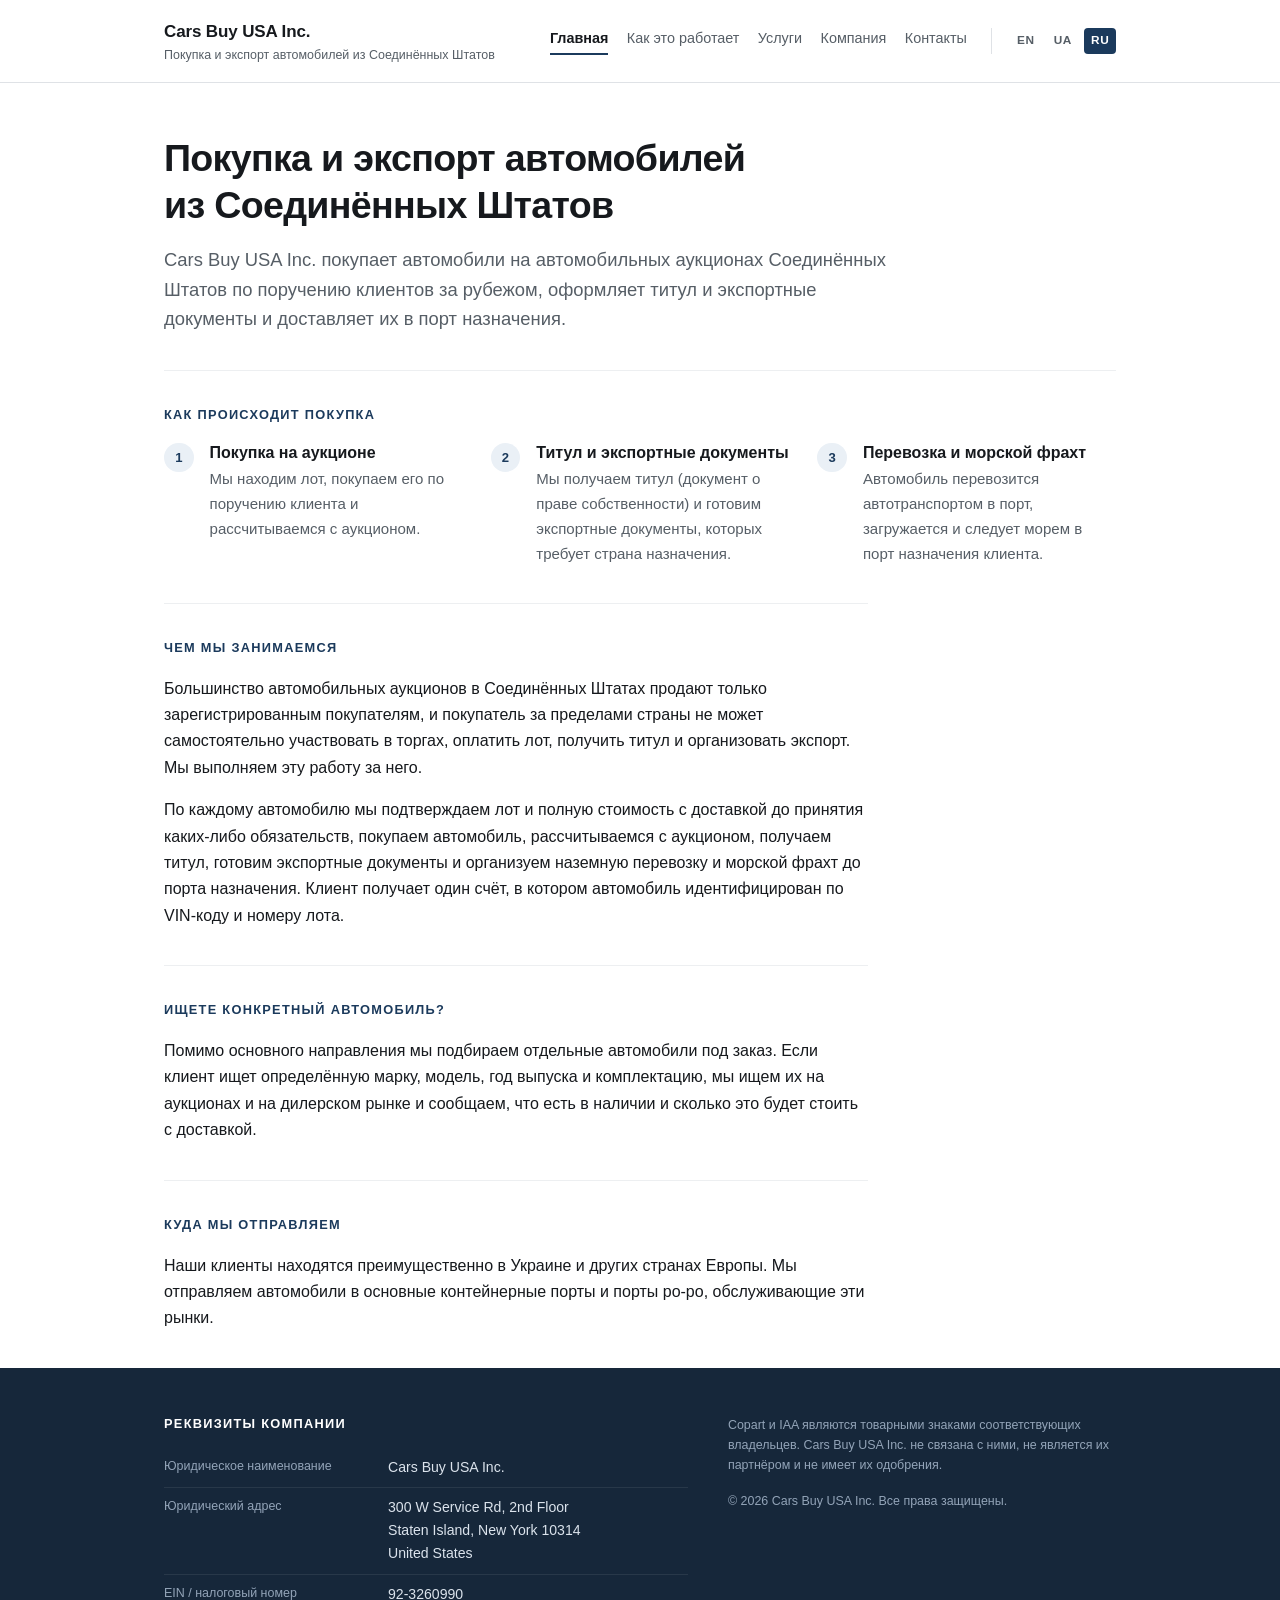
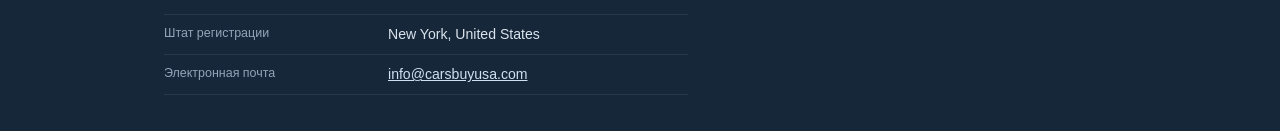
==== docs/ru/index.html @ 9ac7c2bb "Company website for carsbuyusa.com Static site generated into docs/ for GitHub Pages. Five pages in " ====
<!doctype html>
<html lang="ru">
<head>
  <meta charset="utf-8">
  <meta name="viewport" content="width=device-width, initial-scale=1">
  <title>Cars Buy USA Inc. — Покупка и экспорт автомобилей из Соединённых Штатов</title>
  <meta name="description" content="Cars Buy USA Inc. покупает автомобили на аукционах США для клиентов за рубежом, оформляет титул и экспортные документы и доставляет их в порт назначения.">
  <link rel="canonical" href="https://carsbuyusa.com/ru/">
  <link rel="alternate" hreflang="en" href="https://carsbuyusa.com/">
  <link rel="alternate" hreflang="uk" href="https://carsbuyusa.com/uk/">
  <link rel="alternate" hreflang="ru" href="https://carsbuyusa.com/ru/">
  <link rel="alternate" hreflang="x-default" href="https://carsbuyusa.com/">
  <link rel="stylesheet" href="/assets/site.css">
</head>
<body>
  <a class="skip" href="#main">Перейти к содержанию</a>
  <header>
    <div class="wrap header-inner">
      <a class="brand" href="/ru/">
        <span class="brand-name">Cars Buy USA Inc.</span>
        <span class="brand-tag">Покупка и экспорт автомобилей из Соединённых Штатов</span>
      </a>
      <nav class="nav" aria-label="Главная">
        <a href="/ru/" aria-current="page">Главная</a>
        <a href="/ru/how-it-works.html">Как это работает</a>
        <a href="/ru/services.html">Услуги</a>
        <a href="/ru/company.html">Компания</a>
        <a href="/ru/contact.html">Контакты</a>
      </nav>
      <nav class="langs" aria-label="Язык">
        <a href="/" lang="en" hreflang="en" title="English">EN</a>
        <a href="/uk/" lang="uk" hreflang="uk" title="Українська">UA</a>
        <span aria-current="true">RU</span>
      </nav>
    </div>
  </header>

  <main id="main" class="wrap">
  <div class="hero">
    <h1>Покупка и экспорт автомобилей из Соединённых Штатов</h1>
    <p class="lead">Cars Buy USA Inc. покупает автомобили на автомобильных аукционах Соединённых Штатов по поручению клиентов за рубежом, оформляет титул и экспортные документы и доставляет их в порт назначения.</p>
  </div>

  <section class="block">
    <h2>Как происходит покупка</h2>
    <ol class="steps steps-row">
      <li>
        <span class="step-num" aria-hidden="true">1</span>
        <div>
          <h3>Покупка на аукционе</h3>
          <p>Мы находим лот, покупаем его по поручению клиента и рассчитываемся с аукционом.</p>
        </div>
      </li>
      <li>
        <span class="step-num" aria-hidden="true">2</span>
        <div>
          <h3>Титул и экспортные документы</h3>
          <p>Мы получаем титул (документ о праве собственности) и готовим экспортные документы, которых требует страна назначения.</p>
        </div>
      </li>
      <li>
        <span class="step-num" aria-hidden="true">3</span>
        <div>
          <h3>Перевозка и морской фрахт</h3>
          <p>Автомобиль перевозится автотранспортом в порт, загружается и следует морем в порт назначения клиента.</p>
        </div>
      </li>
    </ol>
  </section>

  <section class="block prose">
    <h2>Чем мы занимаемся</h2>
    <p>Большинство автомобильных аукционов в Соединённых Штатах продают только зарегистрированным покупателям, и покупатель за пределами страны не может самостоятельно участвовать в торгах, оплатить лот, получить титул и организовать экспорт. Мы выполняем эту работу за него.</p>
    <p>По каждому автомобилю мы подтверждаем лот и полную стоимость с доставкой до принятия каких-либо обязательств, покупаем автомобиль, рассчитываемся с аукционом, получаем титул, готовим экспортные документы и организуем наземную перевозку и морской фрахт до порта назначения. Клиент получает один счёт, в котором автомобиль идентифицирован по VIN-коду и номеру лота.</p>
  </section>

  <section class="block prose">
    <h2>Ищете конкретный автомобиль?</h2>
    <p>Помимо основного направления мы подбираем отдельные автомобили под заказ. Если клиент ищет определённую марку, модель, год выпуска и комплектацию, мы ищем их на аукционах и на дилерском рынке и сообщаем, что есть в наличии и сколько это будет стоить с доставкой.</p>
  </section>

  <section class="block prose">
    <h2>Куда мы отправляем</h2>
    <p>Наши клиенты находятся преимущественно в Украине и других странах Европы. Мы отправляем автомобили в основные контейнерные порты и порты ро-ро, обслуживающие эти рынки.</p>
  </section>
  </main>

  <footer>
    <div class="wrap footer-grid">
      <div>
        <h2>Реквизиты компании</h2>
        <dl class="facts facts-compact">
      <div class="fact">
        <dt>Юридическое наименование</dt>
        <dd>Cars Buy USA Inc.</dd>
      </div>
      <div class="fact">
        <dt>Юридический адрес</dt>
        <dd>300 W Service Rd, 2nd Floor<br>Staten Island, New York 10314<br>United States</dd>
      </div>
      <div class="fact">
        <dt>EIN / налоговый номер</dt>
        <dd>92-3260990</dd>
      </div>
      <div class="fact">
        <dt>Штат регистрации</dt>
        <dd>New York, United States</dd>
      </div>
      <div class="fact">
        <dt>Электронная почта</dt>
        <dd><a href="mailto:info@carsbuyusa.com">info@carsbuyusa.com</a></dd>
      </div>
        </dl>
      </div>
      <div class="footer-notes">
        <p>Copart и IAA являются товарными знаками соответствующих владельцев. Cars Buy USA Inc. не связана с ними, не является их партнёром и не имеет их одобрения.</p>
        <p class="copyright">&copy; 2026 Cars Buy USA Inc. Все права защищены.</p>
      </div>
    </div>
  </footer>
</body>
</html>
---- assets/site.css ----
/* carsbuyusa.com
   Deliberately committed to a single light appearance: this site gets screenshotted and printed
   by compliance departments, and a page that looks different depending on the reader's OS setting
   is a page whose screenshots disagree with each other.
   System fonts only -- no external requests, so the page renders identically offline, behind a
   corporate proxy, or inside a strict content-security policy. */

:root {
  --sans: -apple-system, BlinkMacSystemFont, "Segoe UI", Roboto, "Helvetica Neue", Arial, sans-serif;
  --ink: #16191d;
  --ink-soft: #565e66;
  --line: #dfe2e6;
  --line-soft: #edeff1;
  --bg: #ffffff;
  --bg-soft: #f6f7f9;
  --accent: #1b3a5c;
  --accent-soft: #eaf0f6;
  --footer-bg: #16273a;
  --footer-ink: #dbe3ec;
  --footer-soft: #93a4b8;
}

*, *::before, *::after { box-sizing: border-box; }

html { -webkit-text-size-adjust: 100%; }

body {
  margin: 0;
  background: var(--bg);
  color: var(--ink);
  font: 400 1rem/1.65 var(--sans);
}

h1, h2, h3 { color: var(--ink); line-height: 1.25; margin: 0; text-wrap: balance; }
p { margin: 0 0 1rem; }
p:last-child { margin-bottom: 0; }

a { color: var(--accent); }
a:hover { color: #12283f; }

:focus-visible { outline: 2px solid var(--accent); outline-offset: 2px; border-radius: 3px; }

.skip {
  position: absolute; left: -9999px; top: 0; z-index: 10;
  background: var(--accent); color: #fff; padding: .6rem 1rem; text-decoration: none;
}
.skip:focus { left: 0; }

.wrap { max-width: 62rem; margin: 0 auto; padding: 0 1.25rem; }

/* ------------------------------------------------------------------ header */

header { border-bottom: 1px solid var(--line); background: var(--bg); }

.header-inner {
  display: flex; align-items: center; flex-wrap: wrap;
  gap: .75rem 1.5rem; padding-top: 1.1rem; padding-bottom: 1.1rem;
}

.brand { text-decoration: none; color: inherit; margin-right: auto; display: block; }
.brand-name {
  display: block; font-size: 1.0625rem; font-weight: 700; letter-spacing: -.008em; color: var(--ink);
}
.brand-tag {
  display: block; font-size: .78rem; line-height: 1.4; color: var(--ink-soft); margin-top: .1rem;
  max-width: 22rem;
}

.nav { display: flex; flex-wrap: wrap; gap: 1.15rem; }
.nav a {
  font-size: .9rem; text-decoration: none; color: var(--ink-soft); padding-bottom: 2px;
  border-bottom: 2px solid transparent;
}
.nav a:hover { color: var(--accent); }
.nav a[aria-current="page"] { color: var(--ink); font-weight: 600; border-bottom-color: var(--accent); }

.langs {
  display: flex; gap: .35rem; align-items: center;
  border-left: 1px solid var(--line); padding-left: 1.15rem;
}
.langs a, .langs span {
  font-size: .74rem; font-weight: 600; letter-spacing: .05em; text-decoration: none;
  padding: .2rem .42rem; border-radius: 4px;
}
.langs a { color: var(--ink-soft); }
.langs a:hover { background: var(--accent-soft); color: var(--accent); }
.langs span[aria-current] { background: var(--accent); color: #fff; }

/* -------------------------------------------------------------------- main */

main { padding-bottom: 4.5rem; }

.hero { padding: 3.25rem 0 2.25rem; max-width: 46rem; }
.hero h1 { font-size: clamp(1.65rem, 1.15rem + 2vw, 2.35rem); letter-spacing: -.018em; }
.lead {
  font-size: clamp(1.02rem, .98rem + .35vw, 1.15rem); line-height: 1.6;
  color: var(--ink-soft); margin: 1rem 0 0;
}

.block { padding: 2.25rem 0; border-top: 1px solid var(--line-soft); }
.block > h2 {
  font-size: .8rem; font-weight: 700; letter-spacing: .1em; text-transform: uppercase;
  color: var(--accent); margin-bottom: 1.25rem;
}
.prose { max-width: 44rem; }

/* ------------------------------------------------------------------- steps */

.steps { list-style: none; margin: 0; padding: 0; }
.steps li { display: flex; gap: 1rem; }
.steps h3 { font-size: 1rem; font-weight: 650; margin-bottom: .3rem; }
.steps p { color: var(--ink-soft); font-size: .94rem; margin: 0; }

.step-num {
  flex: 0 0 auto; width: 1.85rem; height: 1.85rem; border-radius: 50%;
  background: var(--accent-soft); color: var(--accent);
  display: flex; align-items: center; justify-content: center;
  font-size: .82rem; font-weight: 700;
}

.steps-row { display: grid; grid-template-columns: repeat(3, 1fr); gap: 1.75rem; }
.steps-stacked { display: grid; gap: 1.6rem; max-width: 46rem; }

/* ------------------------------------------------------------------- cards */

.cards { display: grid; grid-template-columns: repeat(2, 1fr); gap: 1rem; }
.card {
  border: 1px solid var(--line); border-radius: 8px; padding: 1.35rem 1.4rem; background: var(--bg-soft);
}
.card h3 { font-size: 1rem; font-weight: 650; margin-bottom: .45rem; }
.card p { color: var(--ink-soft); font-size: .94rem; margin: 0; }

/* ------------------------------------------------------------------- lists */

.ticks { margin: 1rem 0 0; padding: 0; list-style: none; max-width: 44rem; }
.ticks li {
  position: relative; padding: .5rem 0 .5rem 1.5rem; border-bottom: 1px solid var(--line-soft);
  font-size: .94rem; color: var(--ink-soft);
}
.ticks li:last-child { border-bottom: 0; }
.ticks li::before {
  content: ""; position: absolute; left: .25rem; top: 1.02rem;
  width: .35rem; height: .35rem; border-radius: 50%; background: var(--accent);
}

/* ------------------------------------------------------------------- facts */

.facts { margin: 0; display: grid; gap: 0; max-width: 44rem; }
.fact {
  display: grid; grid-template-columns: 15rem 1fr; gap: 1rem;
  padding: .8rem 0; border-bottom: 1px solid var(--line-soft);
}
.fact:last-child { border-bottom: 0; }
.facts dt { margin: 0; font-size: .82rem; color: var(--ink-soft); }
.facts dd { margin: 0; font-size: .95rem; font-weight: 550; }

.note { margin-top: 1rem; font-size: .84rem; color: var(--ink-soft); max-width: 40rem; }

/* ------------------------------------------------------------------ footer */

footer { background: var(--footer-bg); color: var(--footer-ink); padding: 3rem 0 2.25rem; }
.footer-grid { display: grid; grid-template-columns: 1.35fr 1fr; gap: 2.5rem; }
footer h2 {
  font-size: .8rem; font-weight: 700; letter-spacing: .1em; text-transform: uppercase;
  color: #fff; margin-bottom: 1rem;
}
footer a { color: #cfe0f2; }
footer a:hover { color: #fff; }

.facts-compact .fact {
  grid-template-columns: 13rem 1fr; padding: .5rem 0;
  border-bottom: 1px solid rgba(255, 255, 255, .08);
}
.facts-compact dt { color: var(--footer-soft); font-size: .78rem; }
.facts-compact dd { color: var(--footer-ink); font-size: .88rem; font-weight: 400; }

.footer-notes p { font-size: .78rem; line-height: 1.6; color: var(--footer-soft); }
.copyright { margin-top: 1rem; }

/* -------------------------------------------------------------- responsive */

@media (max-width: 62rem) {
  .fact, .facts-compact .fact { grid-template-columns: 11.5rem 1fr; }
}

@media (max-width: 48rem) {
  .header-inner { padding-top: .9rem; padding-bottom: .9rem; }
  .brand { margin-right: 0; width: 100%; }
  .nav { order: 3; width: 100%; gap: .9rem 1rem; }
  .langs { border-left: 0; padding-left: 0; margin-left: auto; }
  .hero { padding: 2.25rem 0 1.5rem; }
  .steps-row, .cards { grid-template-columns: 1fr; }
  .steps-row { gap: 1.4rem; }
  .fact, .facts-compact .fact { grid-template-columns: 1fr; gap: .15rem; }
  .footer-grid { grid-template-columns: 1fr; gap: 2rem; }
}

/* ------------------------------------------------------------------- print */

/* Compliance officers print and file these pages. */
@media print {
  header .nav, header .langs, .skip { display: none; }
  body { font-size: 11pt; }
  footer { background: none; color: #000; border-top: 1px solid #000; }
  footer h2, footer a, .facts-compact dt, .facts-compact dd, .footer-notes p { color: #000; }
  .block { break-inside: avoid; }
}
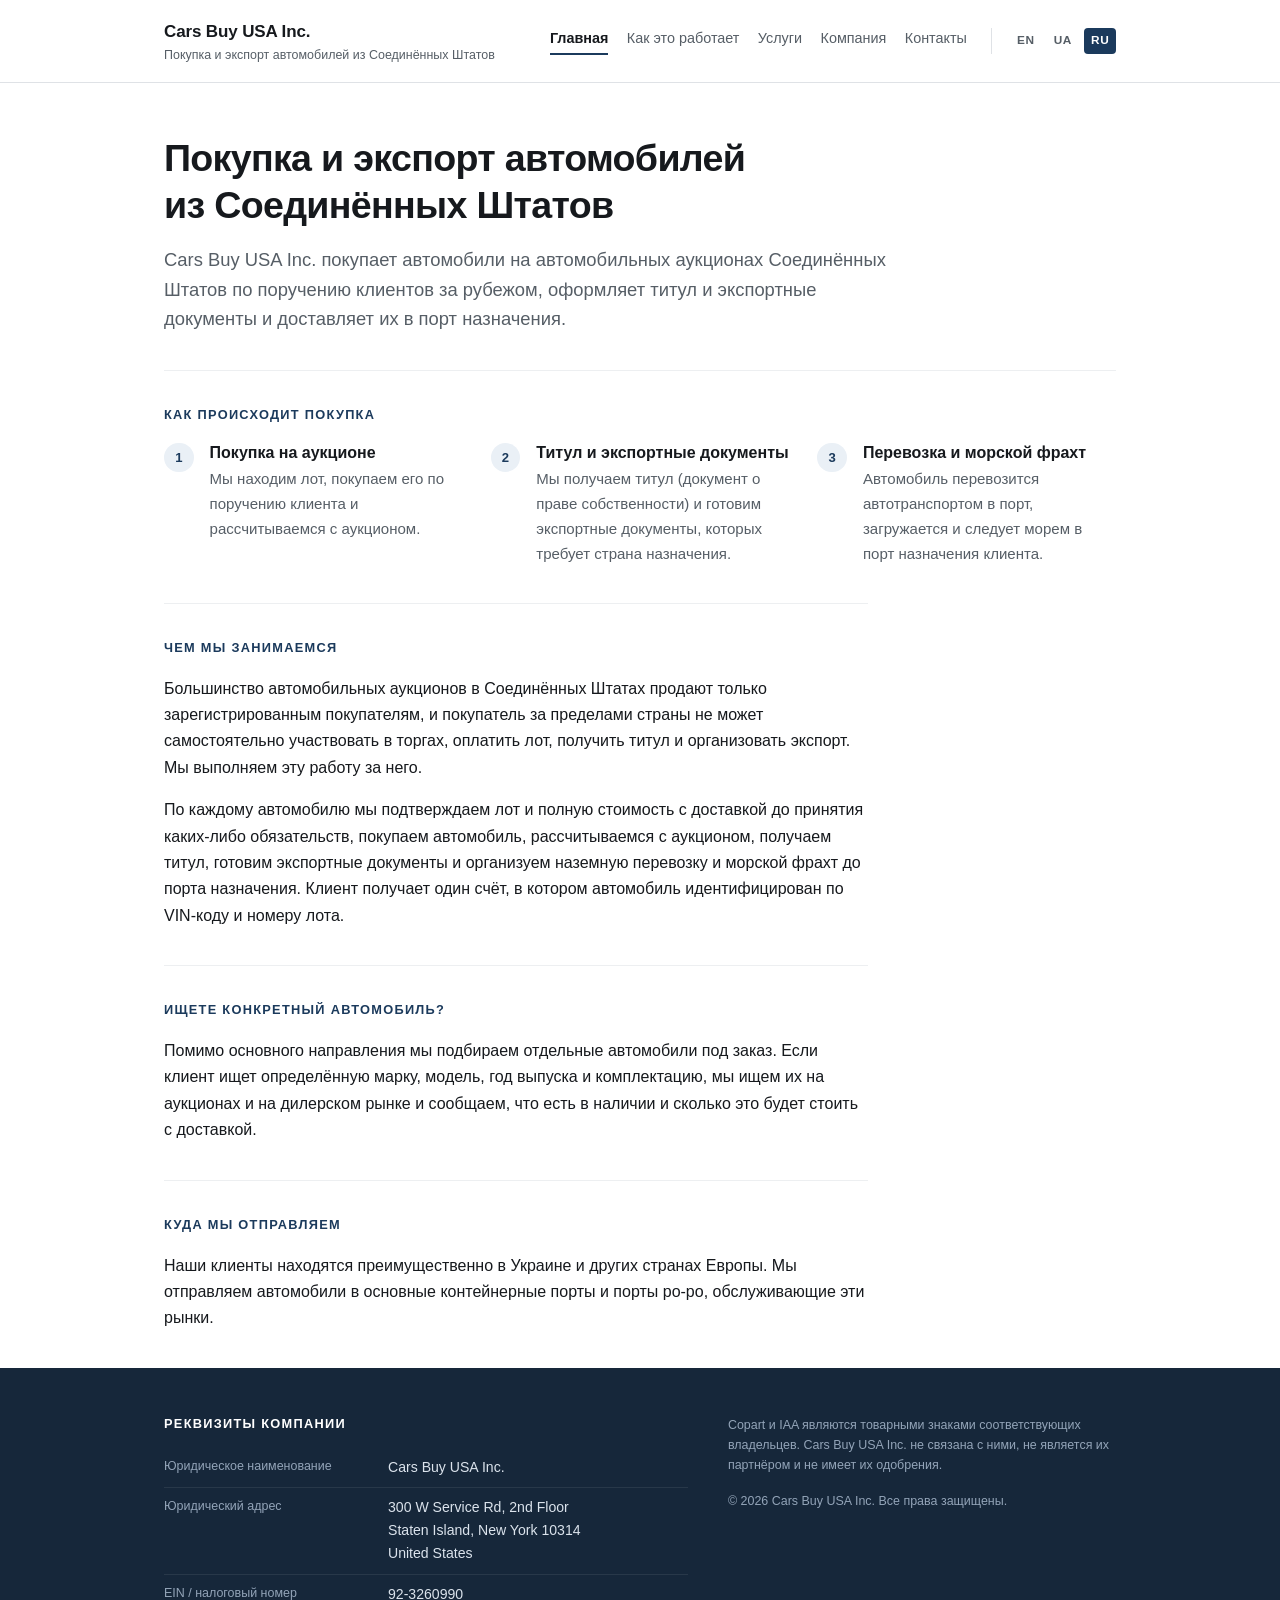
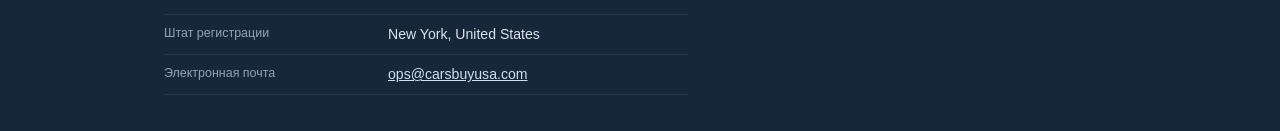
==== commit 98c2294d: "Set ops@ address and business hours; move spec out of the repo Contact address is ops@carsbuyusa.com" ====
--- a/docs/ru/index.html
+++ b/docs/ru/index.html
@@ -108,7 +108,7 @@
       </div>
       <div class="fact">
         <dt>Электронная почта</dt>
-        <dd><a href="mailto:info@carsbuyusa.com">info@carsbuyusa.com</a></dd>
+        <dd><a href="mailto:ops@carsbuyusa.com">ops@carsbuyusa.com</a></dd>
       </div>
         </dl>
       </div>
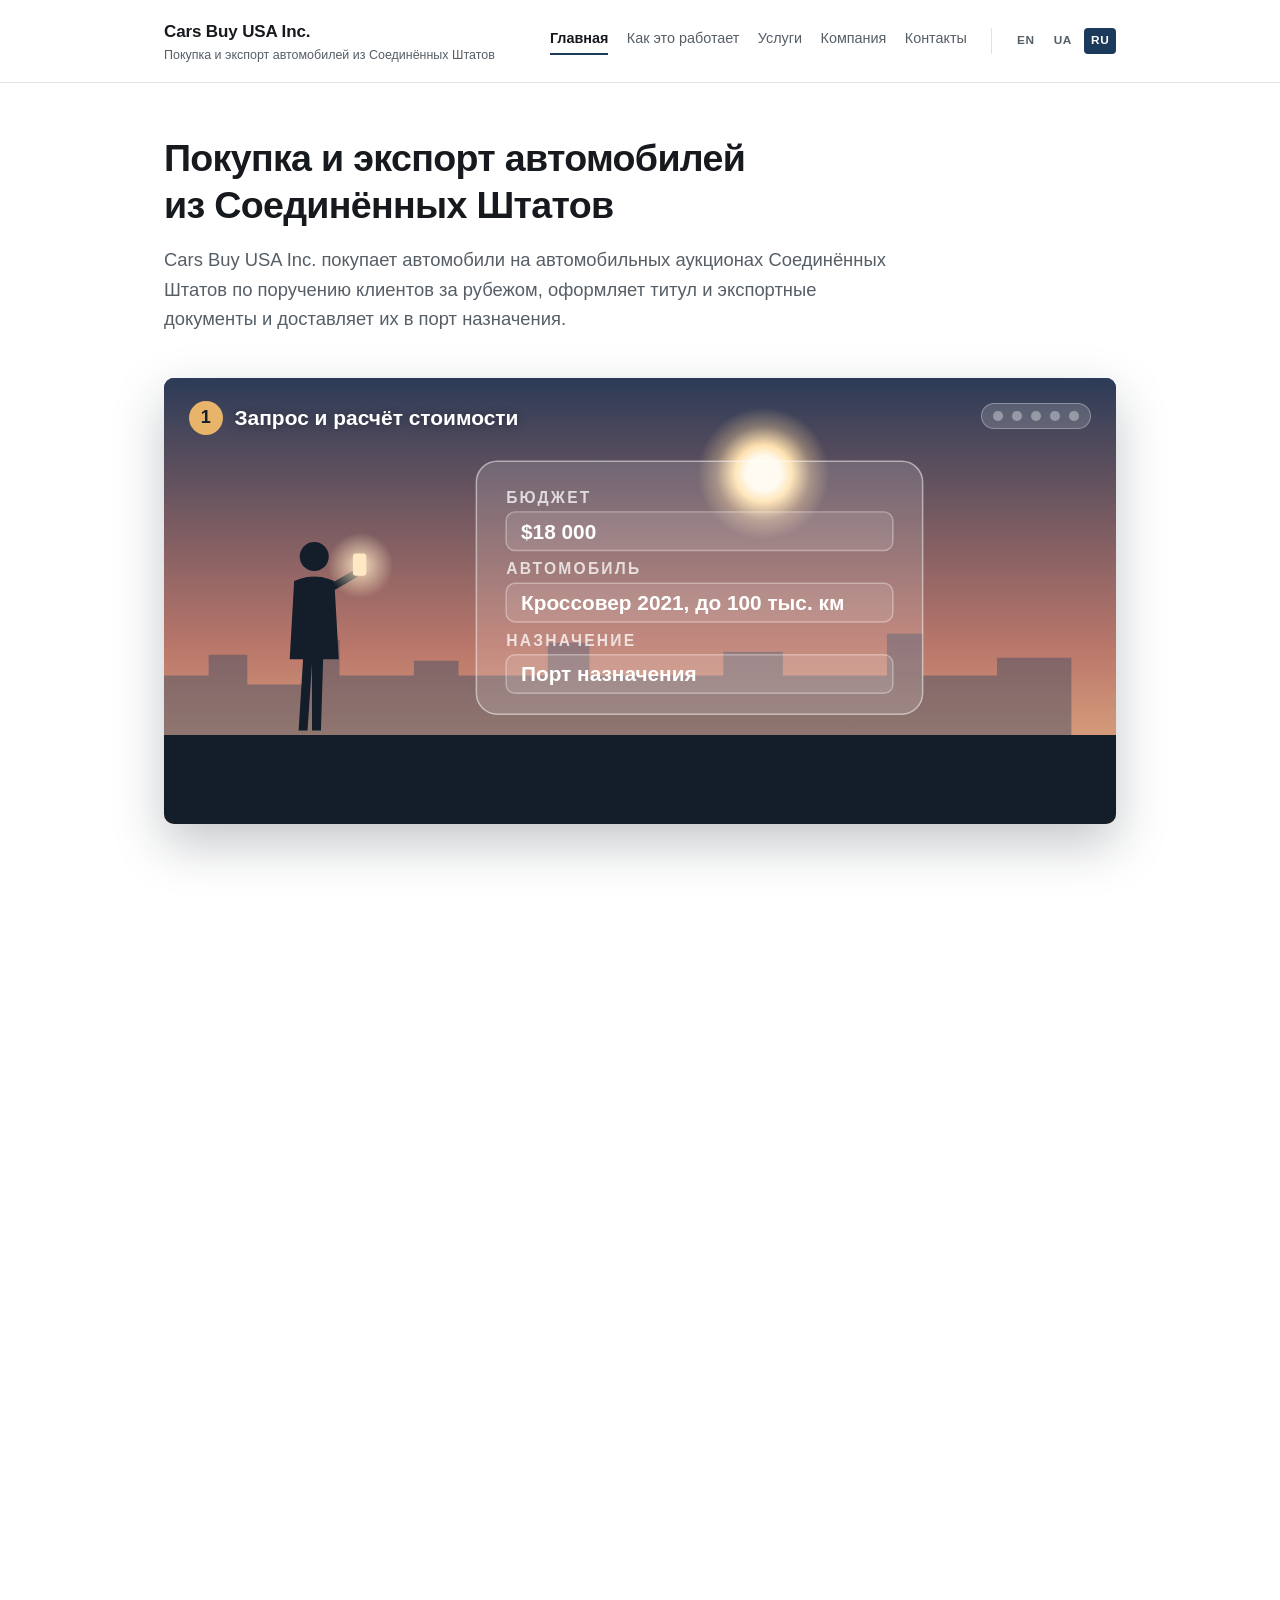
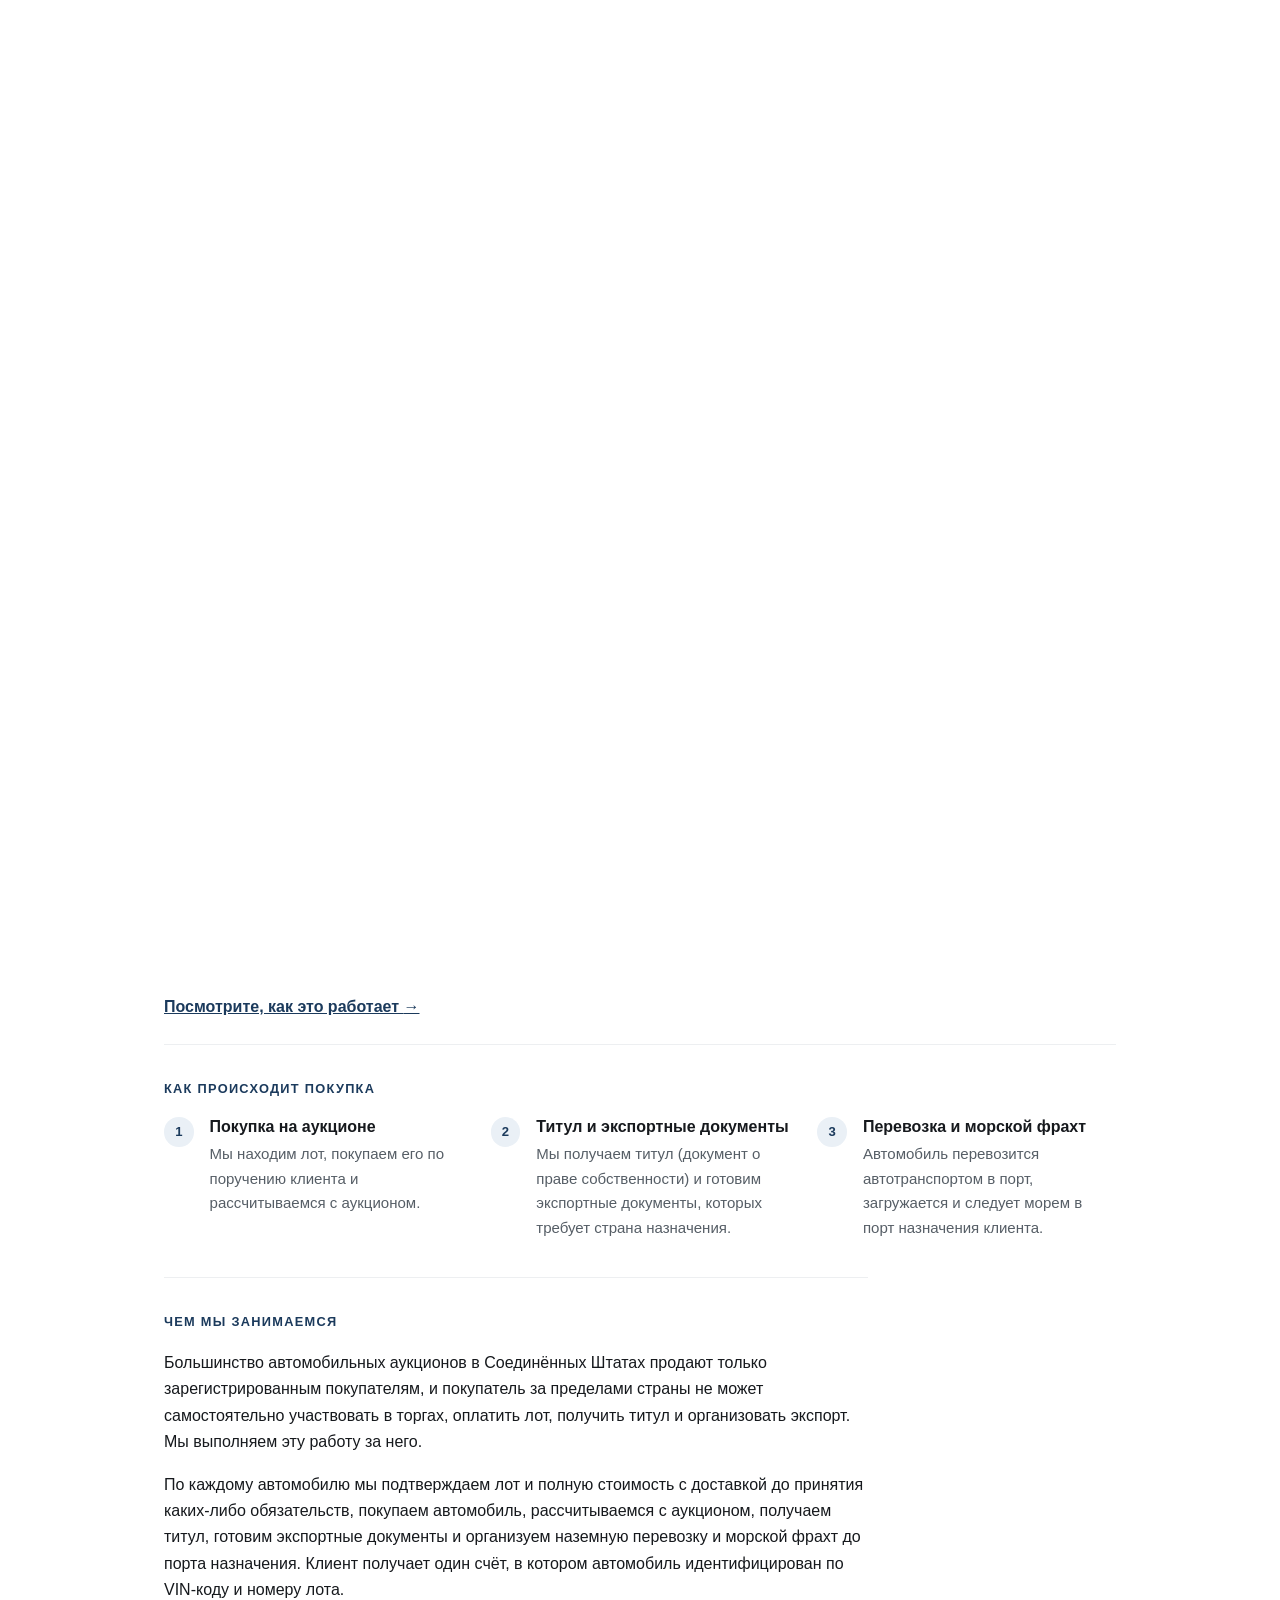
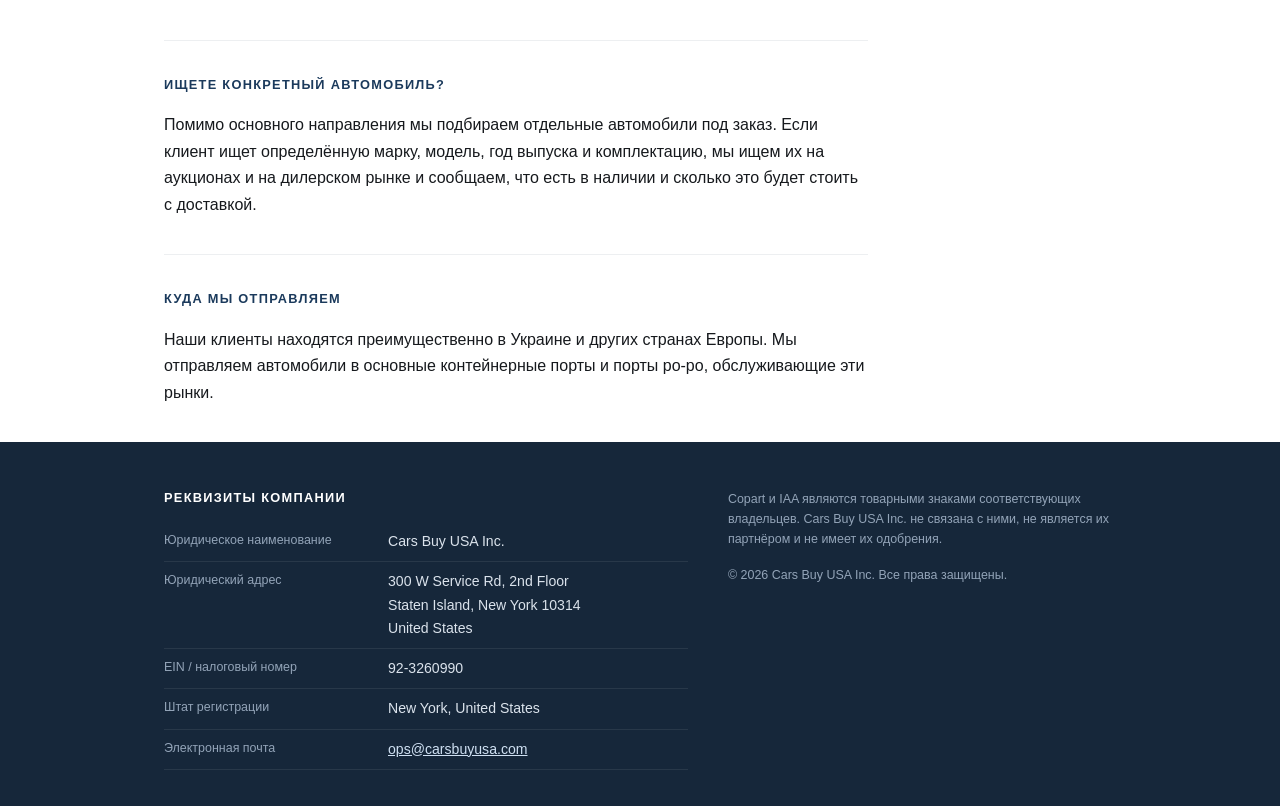
==== commit a3fcc6f8: "Show the journey cartoon on the home page; spotlight the delivered car The home page runs the same c" ====
--- a/docs/ru/index.html
+++ b/docs/ru/index.html
@@ -41,6 +41,144 @@
     <p class="lead">Cars Buy USA Inc. покупает автомобили на автомобильных аукционах Соединённых Штатов по поручению клиентов за рубежом, оформляет титул и экспортные документы и доставляет их в порт назначения.</p>
   </div>
 
+  <section class="journey" aria-hidden="true">
+  <svg width="0" height="0" class="j-defs" aria-hidden="true" focusable="false">
+  <defs>
+    <symbol id="j-car" viewBox="0 0 210 64" overflow="visible">
+      <path d="M8 46 C8 39 13 35 22 34 L56 31 C70 21 88 14 106 13 L138 13 C153 13 166 20 178 29 L192 31 C199 32 202 37 202 43 L202 47 C202 49 200 50 198 50 L10 50 C9 50 8 49 8 47Z"/>
+      <path d="M70 30 C80 22 92 18 106 18 L120 18 L120 30Z M125 18 L137 18 C148 18 158 23 168 30 L125 30Z" style="fill:var(--win,#2a3a52)"/>
+      <circle cx="52" cy="50" r="13" style="fill:#0b121b"/><circle cx="164" cy="50" r="13" style="fill:#0b121b"/>
+      <circle cx="52" cy="50" r="6" style="fill:var(--rim,#2a3a52)"/><circle cx="164" cy="50" r="6" style="fill:var(--rim,#2a3a52)"/>
+    </symbol>
+    <symbol id="j-person" viewBox="-14 -8 28 88" overflow="visible">
+      <circle cx="0" cy="0" r="6.5"/>
+      <path d="M-9 11 Q0 7 9 11 L11 46 L4 46 L3 78 L-1 78 L-1 48 L-3 78 L-7 78 L-5 46 L-11 46Z"/>
+    </symbol>
+    <linearGradient id="j-sea" x1="0" y1="0" x2="0" y2="1"><stop offset="0" stop-color="#5a6a82"/><stop offset="1" stop-color="#1e2b3d"/></linearGradient>
+    <linearGradient id="j-beam" x1="0" y1="0" x2="0" y2="1"><stop offset="0" stop-color="#fff3d6" stop-opacity=".55"/><stop offset="1" stop-color="#fff3d6" stop-opacity=".05"/></linearGradient>
+    <linearGradient id="j-head" x1="0" y1="0" x2="1" y2="0"><stop offset="0" stop-color="#ffe2b0" stop-opacity=".55"/><stop offset="1" stop-color="#ffe2b0" stop-opacity="0"/></linearGradient>
+    <linearGradient id="j-spot" x1="0" y1="0" x2="0" y2="1"><stop offset="0" stop-color="#fff3d6" stop-opacity=".05"/><stop offset="1" stop-color="#fff3d6" stop-opacity=".5"/></linearGradient>
+    <radialGradient id="j-glow"><stop offset="0" stop-color="#ffe9c4" stop-opacity=".9"/><stop offset="1" stop-color="#ffe9c4" stop-opacity="0"/></radialGradient>
+  </defs>
+</svg>
+  <div class="j-sticky">
+    <div class="j-stage">
+      <div class="j-sky j-sky1"></div><div class="j-sky j-sky2 j-a"></div><div class="j-sky j-sky3 j-a"></div><div class="j-sky j-sky4 j-a"></div><div class="j-sky j-sky5 j-a"></div>
+      <div class="j-sun j-a"></div>
+      <div class="j-track j-a">
+        <div class="j-panel">
+          <svg viewBox="0 0 640 300">
+            <path d="M0 240 V200 h30 v-14 h26 v20 h40 v-30 h22 v24 h50 v-10 h30 v10 h60 v-22 h28 v22 h90 v-16 h40 v16 h70 v-28 h24 v28 h50 v-12 h50 V240Z" fill="#3a4a63" opacity=".45"/>
+            <rect x="0" y="240" width="640" height="60" fill="#141e2b"/>
+            <use href="#j-person" x="80" y="108" width="42" height="132" fill="#141e2b"/>
+            <path d="M114 140 L128 132" stroke="#141e2b" stroke-width="5" stroke-linecap="round"/>
+            <circle cx="132" cy="126" r="22" fill="url(#j-glow)"/>
+            <rect x="127" y="118" width="9" height="15" rx="2" fill="#ffe9c4"/>
+            <rect x="210" y="56" width="300" height="170" rx="14" fill="#ffffff" fill-opacity=".14" stroke="#ffffff" stroke-opacity=".5"/>
+            <g font-size="10.5" fill="#ffffff" fill-opacity=".75" font-weight="700" letter-spacing="1.5">
+              <text x="230" y="84">БЮДЖЕТ</text><text x="230" y="132">АВТОМОБИЛЬ</text><text x="230" y="180">НАЗНАЧЕНИЕ</text>
+            </g>
+            <g fill="#ffffff" fill-opacity=".1" stroke="#ffffff" stroke-opacity=".35"><rect x="230" y="90" width="260" height="26" rx="6"/><rect x="230" y="138" width="260" height="26" rx="6"/><rect x="230" y="186" width="260" height="26" rx="6"/></g>
+            <g font-size="14" fill="#ffffff" font-weight="600">
+              <text class="j-a j-ty1" x="240" y="108">$18 000</text><text class="j-a j-ty2" x="240" y="156">Кроссовер 2021, до 100 тыс. км</text><text class="j-a j-ty3" x="240" y="204">Порт назначения</text>
+            </g>
+            <path class="j-a j-plane" d="M505 214 l30 -12 l-11 27 l-5 -11z" fill="#e7b46a"/>
+          </svg>
+          <div class="j-cap"><b>1</b> Запрос и расчёт стоимости</div>
+        </div>
+        <div class="j-panel">
+          <svg viewBox="0 0 640 300">
+            <path d="M150 240 V140 L230 108 L410 108 L490 140 V240Z" fill="#3a4a63" opacity=".55"/>
+            <rect x="256" y="111" width="128" height="24" rx="3" fill="#141e2b"/>
+            <text x="320" y="128" font-size="12" font-weight="800" fill="#ffe2b0" text-anchor="middle" letter-spacing="3">АУКЦИОН</text>
+            <path class="j-a j-beam" d="M300 150 L340 150 L440 240 L200 240Z" fill="url(#j-beam)"/>
+            <rect x="0" y="240" width="640" height="60" fill="#141e2b"/>
+            <use href="#j-car" x="20" y="203" width="120" height="37" fill="#1e2b3d"/>
+            <use href="#j-car" x="500" y="203" width="120" height="37" fill="#1e2b3d"/>
+            <use href="#j-car" x="215" y="177" width="210" height="64" fill="#141e2b" style="--win:#3c5070;--rim:#5a6a82"/>
+            <g class="j-a j-padl"><path d="M150 300 L156 190" stroke="#141e2b" stroke-width="7" stroke-linecap="round"/><circle cx="157" cy="172" r="20" fill="#2a3a52"/><text x="157" y="177" font-size="13" font-weight="700" text-anchor="middle" fill="#c9d3de">12</text></g>
+            <g class="j-a j-padr"><path d="M490 300 L484 190" stroke="#141e2b" stroke-width="7" stroke-linecap="round"/><circle cx="483" cy="172" r="20" fill="#e7b46a"/><text x="483" y="177" font-size="13" font-weight="800" text-anchor="middle" fill="#141e2b">27</text></g>
+            <g class="j-a j-sold">
+              <circle cx="320" cy="161" r="60" fill="url(#j-glow)"/>
+              <rect x="250" y="144" width="140" height="30" rx="6" fill="#e7b46a"/>
+              <text x="320" y="165" font-size="16" font-weight="800" fill="#141e2b" text-anchor="middle" letter-spacing="1">ПРОДАНО ✓</text>
+            </g>
+          </svg>
+          <div class="j-cap"><b>2</b> Покупка на аукционе</div>
+        </div>
+        <div class="j-panel">
+          <svg viewBox="0 0 640 300">
+            <path d="M400 240 V150 L500 116 L600 150 V240Z M412 160 h176 v6 h-176Z" fill="#3a4a63" opacity=".5"/>
+            <g fill="#3a4a63" opacity=".5"><rect x="420" y="170" width="10" height="70"/><rect x="450" y="170" width="10" height="70"/><rect x="480" y="170" width="10" height="70"/><rect x="510" y="170" width="10" height="70"/><rect x="540" y="170" width="10" height="70"/><rect x="570" y="170" width="10" height="70"/></g>
+            <rect x="0" y="240" width="640" height="60" fill="#141e2b"/>
+            <use href="#j-car" x="24" y="191" width="160" height="49" fill="#141e2b" style="--win:#3c5070;--rim:#5a6a82"/>
+            <rect x="206" y="56" width="150" height="176" rx="5" fill="#141e2b" opacity=".25"/>
+            <rect x="200" y="50" width="150" height="176" rx="5" fill="#fbf5ea"/>
+            <text x="275" y="78" font-size="9.5" font-weight="800" fill="#1b3a5c" text-anchor="middle" letter-spacing=".5">ТИТУЛ</text>
+            <g fill="#e6dccb"><rect x="216" y="92" width="118" height="7" rx="3"/><rect x="216" y="107" width="90" height="7" rx="3"/><rect x="216" y="122" width="106" height="7" rx="3"/></g>
+            <g class="j-a j-doc2">
+              <rect x="306" y="78" width="160" height="164" rx="5" fill="#141e2b" opacity=".25"/>
+              <rect x="300" y="72" width="160" height="164" rx="5" fill="#fffaf2"/>
+              <text x="380" y="98" font-size="9.5" font-weight="800" fill="#1b3a5c" text-anchor="middle" letter-spacing=".5">ЭКСПОРТНЫЕ ДОКУМЕНТЫ</text>
+              <g fill="#e6dccb"><rect x="316" y="112" width="128" height="7" rx="3"/><rect x="316" y="127" width="94" height="7" rx="3"/><rect x="316" y="142" width="112" height="7" rx="3"/></g>
+              <g class="j-a j-stamp"><rect x="322" y="168" width="116" height="38" rx="5" fill="none" stroke="#1b3a5c" stroke-width="4"/><text x="380" y="193" font-size="14" font-weight="800" fill="#1b3a5c" text-anchor="middle">ОФОРМЛЕНО</text></g>
+            </g>
+            <circle cx="530" cy="78" r="30" fill="url(#j-glow)"/>
+            <path class="j-a j-tick" d="M515 78 l11 11 l21 -22" fill="none" stroke="#e7b46a" stroke-width="6" stroke-linecap="round" stroke-linejoin="round"/>
+          </svg>
+          <div class="j-cap"><b>3</b> Титул и экспортные документы</div>
+        </div>
+        <div class="j-panel">
+          <svg viewBox="0 0 640 300">
+            <path d="M0 240 V214 h40 v-8 h60 v8 h80 v-12 h50 v12 h120 V240Z" fill="#3a4a63" opacity=".45"/>
+            <g fill="#1f2c3e">
+              <rect x="470" y="96" width="9" height="144"/><rect x="530" y="96" width="9" height="144"/><rect x="440" y="88" width="200" height="11"/><rect x="474" y="118" width="62" height="6"/>
+              <rect x="590" y="70" width="8" height="170"/><rect x="560" y="64" width="80" height="9"/>
+              <rect x="560" y="200" width="80" height="40"/><rect x="574" y="170" width="66" height="30" opacity=".85"/>
+            </g>
+            <rect x="0" y="240" width="640" height="60" fill="#141e2b"/>
+            <line class="j-a j-road" x1="0" y1="268" x2="640" y2="268" stroke="#f3c98f" stroke-opacity=".55" stroke-width="3"/>
+            <g class="j-a j-truck">
+              <path d="M342 204 L440 190 L440 236 L342 228Z" fill="url(#j-head)"/>
+              <rect x="120" y="214" width="172" height="9" fill="#0f1722"/>
+              <path d="M292 232 V186 q0 -6 6 -6 h30 q8 0 12 8 l6 14 v30Z" fill="#0f1722"/>
+              <rect x="306" y="188" width="22" height="13" rx="2" fill="#ffd9a0" opacity=".75"/>
+              <g fill="#0b121b"><circle cx="142" cy="234" r="11"/><circle cx="272" cy="234" r="11"/><circle cx="324" cy="234" r="11"/></g>
+              <use href="#j-car" x="130" y="168" width="150" height="46" fill="#22324a" style="--win:#3c5070;--rim:#5a6a82"/>
+            </g>
+          </svg>
+          <div class="j-cap"><b>4</b> Наземная перевозка и погрузка</div>
+        </div>
+        <div class="j-panel">
+          <svg viewBox="0 0 640 300">
+            <rect x="0" y="232" width="272" height="68" fill="url(#j-sea)"/>
+            <g fill="#ffe2b0"><rect x="70" y="272" width="120" height="2" opacity=".5"/><rect x="90" y="280" width="80" height="2" opacity=".38"/><rect x="105" y="288" width="50" height="2" opacity=".28"/></g>
+            <rect x="262" y="212" width="378" height="88" fill="#141e2b"/>
+            <g class="j-a j-ship">
+              <path d="M8 212 L264 212 L244 262 L28 262Z" fill="#141e2b"/>
+              <rect x="22" y="160" width="36" height="52" fill="#141e2b"/>
+              <g fill="#ffd9a0" opacity=".7"><rect x="28" y="168" width="6" height="5"/><rect x="40" y="168" width="6" height="5"/><rect x="28" y="180" width="6" height="5"/></g>
+              <g fill="#1e2b3d"><rect x="66" y="180" width="36" height="32"/><rect x="104" y="180" width="36" height="32"/><rect x="85" y="146" width="36" height="32"/></g>
+              <use class="j-a j-ondeck" href="#j-car" x="143" y="181" width="105" height="32" fill="#2a3a52" style="--win:#4a5e7e;--rim:#5a6a82"/>
+            </g>
+            <g class="j-a j-spot">
+              <path d="M306 0 L334 0 L392 213 L248 213Z" fill="url(#j-spot)"/>
+              <ellipse cx="320" cy="213" rx="80" ry="8" fill="url(#j-glow)"/>
+            </g>
+            <use class="j-a j-rolloff" href="#j-car" x="268" y="181" width="105" height="32" fill="#2a3a52" style="--win:#4a5e7e;--rim:#5a6a82"/>
+            <use href="#j-person" x="404" y="108" width="34" height="106" fill="#141e2b"/>
+            <path class="j-a j-arms" d="M410 134 L401 108 M432 134 L441 108" stroke="#141e2b" stroke-width="4.5" stroke-linecap="round"/>
+            <g class="j-a j-spark" fill="#e7b46a"><circle cx="391" cy="100" r="3.5"/><circle cx="453" cy="96" r="3.5"/><circle cx="385" cy="126" r="2.5"/><circle cx="423" cy="84" r="2.5"/></g>
+          </svg>
+          <div class="j-cap"><b>5</b> Морской фрахт и доставка</div>
+        </div>
+      </div>
+      <div class="j-dots"><i class="j-a j-d1"></i><i class="j-a j-d2"></i><i class="j-a j-d3"></i><i class="j-a j-d4"></i><i class="j-a j-d5"></i></div>
+    </div>
+  </div>
+  </section>
+  <p class="j-more"><a href="/ru/how-it-works.html">Посмотрите, как это работает <span aria-hidden="true">→</span></a></p>
+
   <section class="block">
     <h2>Как происходит покупка</h2>
     <ol class="steps steps-row">
--- a/assets/site.css
+++ b/assets/site.css
@@ -177,6 +177,190 @@
 .footer-notes p { font-size: .78rem; line-height: 1.6; color: var(--footer-soft); }
 .copyright { margin-top: 1rem; }
 
+/* ----------------------------------------------------------------- journey */
+
+/* The "How it works" cartoon, markup in journey.py. The one dark element on the site, on purpose.
+   By default it is a static grid of five finished scenes: that is what browsers without
+   scroll-driven animations, and visitors who asked for reduced motion, see. The pinned, animated
+   version is layered on in the @media/@supports block below. No JavaScript either way. */
+
+.journey { padding: 2.25rem 0 .5rem; }
+.j-defs { position: absolute; width: 0; height: 0; overflow: hidden; }
+.j-sky, .j-sun, .j-dots { display: none; }
+
+.j-track { display: grid; grid-template-columns: repeat(auto-fit, minmax(18rem, 1fr)); gap: 1.25rem 1rem; }
+.j-panel { position: relative; container-type: inline-size; }
+.j-panel svg { display: block; width: 100%; height: auto; aspect-ratio: 640 / 300; border-radius: 10px; }
+.j-panel:nth-child(1) svg, .j-sky1 { background: linear-gradient(#8fa9c8, #dcd3c9 70%, #efe2cf); }
+.j-panel:nth-child(2) svg, .j-sky2 { background: linear-gradient(#5f88b6, #b9d0e4 70%, #dde8f0); }
+.j-panel:nth-child(3) svg, .j-sky3 { background: linear-gradient(#5b77a0, #c9b9a6 66%, #ead2ae); }
+.j-panel:nth-child(4) svg, .j-sky4 { background: linear-gradient(#45597c, #d9967a 62%, #f2cf9e); }
+.j-panel:nth-child(5) svg, .j-sky5 { background: linear-gradient(#2c3b57, #b9766a 60%, #efbf8a); }
+.j-panel svg text { font-family: var(--sans); }
+.j-panel svg * { transform-box: fill-box; }
+
+/* Static version: the step title sits under its picture. */
+.j-cap {
+  display: flex; align-items: center; gap: .5rem; margin-top: .6rem;
+  font-size: .9rem; font-weight: 650; line-height: 1.3; color: var(--ink);
+}
+.j-cap b {
+  flex: none; display: inline-grid; place-items: center; width: 1.45rem; height: 1.45rem;
+  border-radius: 50%; background: #e7b46a; color: #141e2b; font-size: .74rem;
+}
+
+/* Finished states, for the static version. The animations below start from elsewhere. */
+.j-plane, .j-ondeck { opacity: 0; }
+.j-padl { transform: translateY(40px); }
+.j-stamp { transform-origin: center; transform: rotate(-12deg); }
+.j-sold { transform-origin: center; }
+.j-tick { stroke-dasharray: 60; }
+
+/* Under the home-page copy of the cartoon: a link to the full How it works page. */
+.j-more { margin: 1rem 0 0; padding-bottom: 1.5rem; font-weight: 650; }
+
+@media (prefers-reduced-motion: no-preference) {
+  @supports (animation-timeline: view()) {
+    /* The section is tall; the stage pins while it scrolls past and the strip slides sideways. */
+    .journey { height: 600vh; padding: 0; margin: .5rem 0 0; view-timeline-name: --journey; }
+    /* Only as tall as the stage, so it starts right under the page intro and ends right above
+       the next section. It pins once it has scrolled up to the vertical middle of the screen:
+       the stage is the .wrap content width (viewport capped at 62rem, less 2.5rem padding)
+       times 300/640. */
+    .j-sticky {
+      position: sticky;
+      top: max(0px, calc(50vh - (min(100vw, 62rem) - 2.5rem) * .234375));
+      top: max(0px, calc(50svh - (min(100vw, 62rem) - 2.5rem) * .234375));
+    }
+    .j-stage {
+      position: relative; width: 100%; aspect-ratio: 640 / 300; max-height: 100vh; max-height: 100svh;
+      overflow: hidden; container-type: inline-size; border-radius: 10px;
+      box-shadow: 0 20px 50px rgba(20, 30, 43, .25);
+    }
+    .j-sky { display: block; position: absolute; inset: 0; }
+    .j-sun {
+      display: block; position: absolute; left: 56cqw; top: 3cqw; width: 14cqw; height: 14cqw;
+      border-radius: 50%;
+      background: radial-gradient(circle, #fffaf0 0 18%, #ffe2b0 30%, rgba(255, 217, 160, .35) 50%,
+                  rgba(255, 217, 160, 0) 70%);
+    }
+    .j-track { display: flex; gap: 0; width: 500cqw; height: 100%; position: relative; }
+    .j-track > .j-panel { flex: 0 0 100cqw; height: 100%; }
+    .j-track > .j-panel svg { height: 100%; aspect-ratio: auto; border-radius: 0; background: none; }
+    .j-dots {
+      display: flex; position: absolute; top: 2.6cqw; right: 2.6cqw; gap: 1cqw;
+      padding: .8cqw 1.2cqw; border-radius: 99px;
+      background: rgba(255, 255, 255, .16); border: 1px solid rgba(255, 255, 255, .3);
+    }
+    .j-dots i { width: 1cqw; height: 1cqw; border-radius: 50%; background: rgba(255, 255, 255, .35); }
+    /* Animated version: the step title is laid over the top-left of the moving picture. */
+    .j-cap {
+      position: absolute; left: 2.6cqw; top: 2.4cqw; right: 18cqw; margin: 0;
+      gap: max(.45rem, 1.2cqw); color: #fff; font-size: max(.8rem, 2.2cqw); line-height: 1.2;
+      text-shadow: 0 1px 8px rgba(0, 0, 0, .35);
+    }
+    .j-cap b {
+      width: max(1.4rem, 3.6cqw); height: max(1.4rem, 3.6cqw); font-size: max(.72rem, 1.9cqw);
+      text-shadow: none;
+    }
+
+    /* Every animation runs on the same timeline: how far the section has scrolled. The keyframe
+       percentages are positions along it, so the scenes are choreographed against each other. */
+    .j-a {
+      animation-duration: 1ms; animation-timing-function: linear; animation-fill-mode: both;
+      animation-timeline: --journey; animation-range: contain 0% contain 100%;
+    }
+
+    @keyframes j-pan {
+      0%, 12% { transform: translateX(0); }
+      20%, 32% { transform: translateX(-100cqw); }
+      40%, 52% { transform: translateX(-200cqw); }
+      60%, 70% { transform: translateX(-300cqw); }
+      78%, 100% { transform: translateX(-400cqw); }
+    }
+    .j-track.j-a { animation-name: j-pan; }
+
+    @keyframes j-s2 { 0%, 13% { opacity: 0; } 20%, 100% { opacity: 1; } }
+    @keyframes j-s3 { 0%, 33% { opacity: 0; } 40%, 100% { opacity: 1; } }
+    @keyframes j-s4 { 0%, 53% { opacity: 0; } 60%, 100% { opacity: 1; } }
+    @keyframes j-s5 { 0%, 71% { opacity: 0; } 78%, 100% { opacity: 1; } }
+    .j-sky2 { animation-name: j-s2; }
+    .j-sky3 { animation-name: j-s3; }
+    .j-sky4 { animation-name: j-s4; }
+    .j-sky5 { animation-name: j-s5; }
+    @keyframes j-sun { 0% { transform: translate(0, 0) scale(.8); } 100% { transform: translate(-8cqw, 28cqw) scale(1.25); } }
+    .j-sun { animation-name: j-sun; }
+
+    /* 1 request */
+    @keyframes j-ty1 { 0% { clip-path: inset(0 100% 0 0); } 3%, 100% { clip-path: inset(0); } }
+    @keyframes j-ty2 { 0%, 3% { clip-path: inset(0 100% 0 0); } 6%, 100% { clip-path: inset(0); } }
+    @keyframes j-ty3 { 0%, 6% { clip-path: inset(0 100% 0 0); } 9%, 100% { clip-path: inset(0); } }
+    @keyframes j-plane {
+      0%, 9% { opacity: 0; transform: translate(0, 0); }
+      10% { opacity: 1; }
+      15% { opacity: 1; transform: translate(200px, -110px); }
+      16%, 100% { opacity: 0; transform: translate(200px, -110px); }
+    }
+    .j-ty1 { animation-name: j-ty1; }
+    .j-ty2 { animation-name: j-ty2; }
+    .j-ty3 { animation-name: j-ty3; }
+    .j-plane { animation-name: j-plane; }
+
+    /* 2 auction */
+    @keyframes j-padl { 0%, 20% { transform: translateY(40px); } 23%, 25% { transform: translateY(0); } 26%, 100% { transform: translateY(40px); } }
+    @keyframes j-padr { 0%, 25% { transform: translateY(40px); } 28%, 100% { transform: translateY(0); } }
+    @keyframes j-sold { 0%, 29% { opacity: 0; transform: scale(.4); } 32%, 100% { opacity: 1; transform: scale(1); } }
+    @keyframes j-beam { 0%, 18% { opacity: .2; } 30%, 100% { opacity: 1; } }
+    .j-padl { animation-name: j-padl; }
+    .j-padr { animation-name: j-padr; }
+    .j-sold { animation-name: j-sold; }
+    .j-beam { animation-name: j-beam; }
+
+    /* 3 documents */
+    @keyframes j-doc2 { 0%, 38% { opacity: 0; transform: translateX(120px); } 44%, 100% { opacity: 1; transform: translateX(0); } }
+    @keyframes j-stamp {
+      0%, 46% { opacity: 0; transform: rotate(-12deg) scale(1.8); }
+      49%, 100% { opacity: 1; transform: rotate(-12deg) scale(1); }
+    }
+    @keyframes j-tick { 0%, 49% { stroke-dashoffset: 60; } 52%, 100% { stroke-dashoffset: 0; } }
+    .j-doc2 { animation-name: j-doc2; }
+    .j-stamp { animation-name: j-stamp; }
+    .j-tick { animation-name: j-tick; }
+
+    /* 4 truck */
+    @keyframes j-truck { 0%, 52% { transform: translateX(-340px); } 70%, 100% { transform: translateX(150px); } }
+    @keyframes j-road { 0%, 52% { stroke-dashoffset: 0; } 70%, 100% { stroke-dashoffset: -600; } }
+    .j-truck { animation-name: j-truck; }
+    .j-road { stroke-dasharray: 30 30; animation-name: j-road; }
+
+    /* 5 sea and arrival */
+    @keyframes j-ship { 0%, 76% { transform: translateX(-460px); } 88%, 100% { transform: translateX(0); } }
+    @keyframes j-ondeck { 0%, 89% { opacity: 1; } 90%, 100% { opacity: 0; } }
+    @keyframes j-rolloff {
+      0%, 89% { opacity: 0; transform: translateX(-125px); }
+      90% { opacity: 1; transform: translateX(-125px); }
+      95%, 100% { opacity: 1; transform: translateX(0); }
+    }
+    @keyframes j-arms { 0%, 95% { opacity: 0; } 97%, 100% { opacity: 1; } }
+    @keyframes j-spark { 0%, 96% { opacity: 0; transform: scale(.3); } 99%, 100% { opacity: 1; transform: scale(1); } }
+    .j-ship { animation-name: j-ship; }
+    .j-ondeck { animation-name: j-ondeck; }
+    .j-rolloff { animation-name: j-rolloff; }
+    .j-arms { animation-name: j-arms; }
+    @keyframes j-spot { 0%, 93% { opacity: 0; } 97%, 100% { opacity: 1; } }
+    .j-spot { animation-name: j-spot; }
+    .j-spark { transform-origin: center; animation-name: j-spark; }
+
+    @keyframes j-dot { 0% { background: rgba(255, 255, 255, .35); } 100% { background: #e7b46a; } }
+    .j-dots i.j-a { animation-name: j-dot; }
+    .j-dots .j-d1 { animation-range: contain 0% contain 1%; }
+    .j-dots .j-d2 { animation-range: contain 16% contain 20%; }
+    .j-dots .j-d3 { animation-range: contain 36% contain 40%; }
+    .j-dots .j-d4 { animation-range: contain 56% contain 60%; }
+    .j-dots .j-d5 { animation-range: contain 74% contain 78%; }
+  }
+}
+
 /* -------------------------------------------------------------- responsive */
 
 @media (max-width: 62rem) {
@@ -199,7 +383,7 @@
 
 /* Compliance officers print and file these pages. */
 @media print {
-  header .nav, header .langs, .skip { display: none; }
+  header .nav, header .langs, .skip, .journey, .j-more { display: none; }
   body { font-size: 11pt; }
   footer { background: none; color: #000; border-top: 1px solid #000; }
   footer h2, footer a, .facts-compact dt, .facts-compact dd, .footer-notes p { color: #000; }
